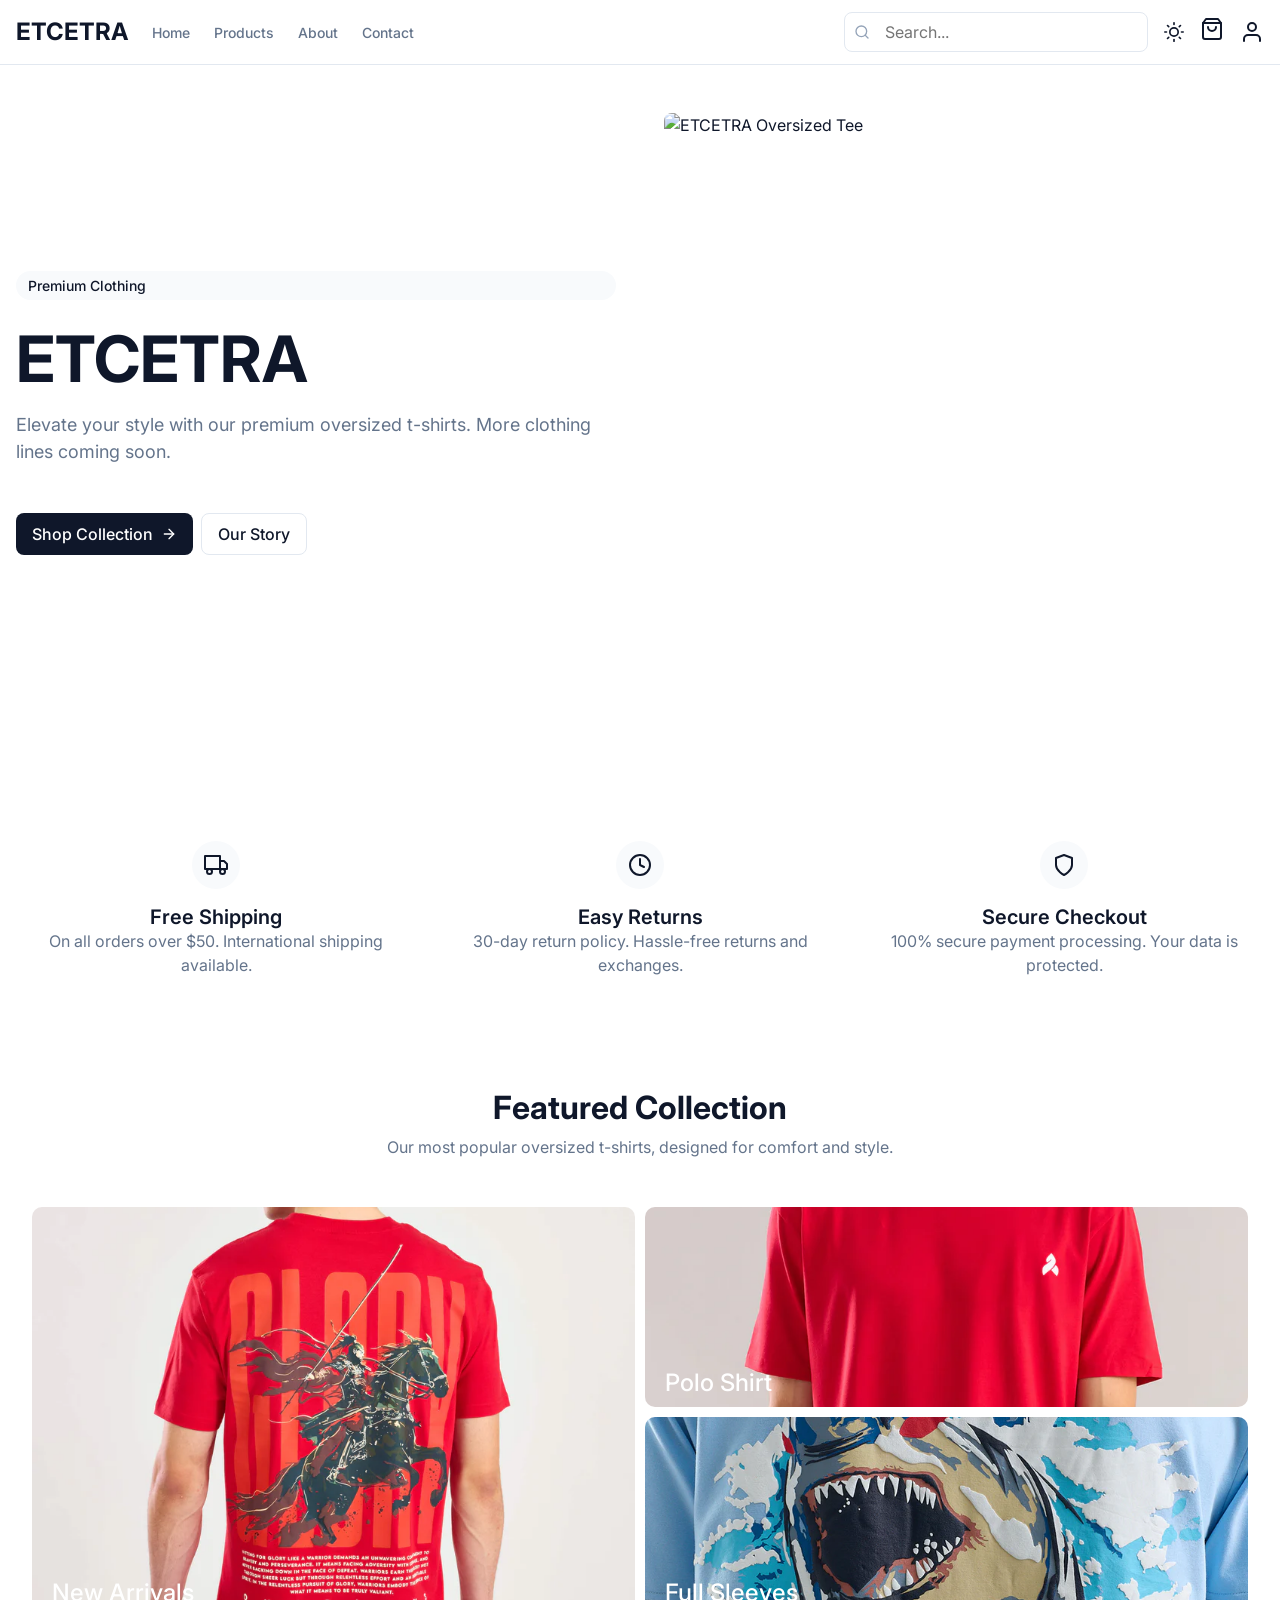
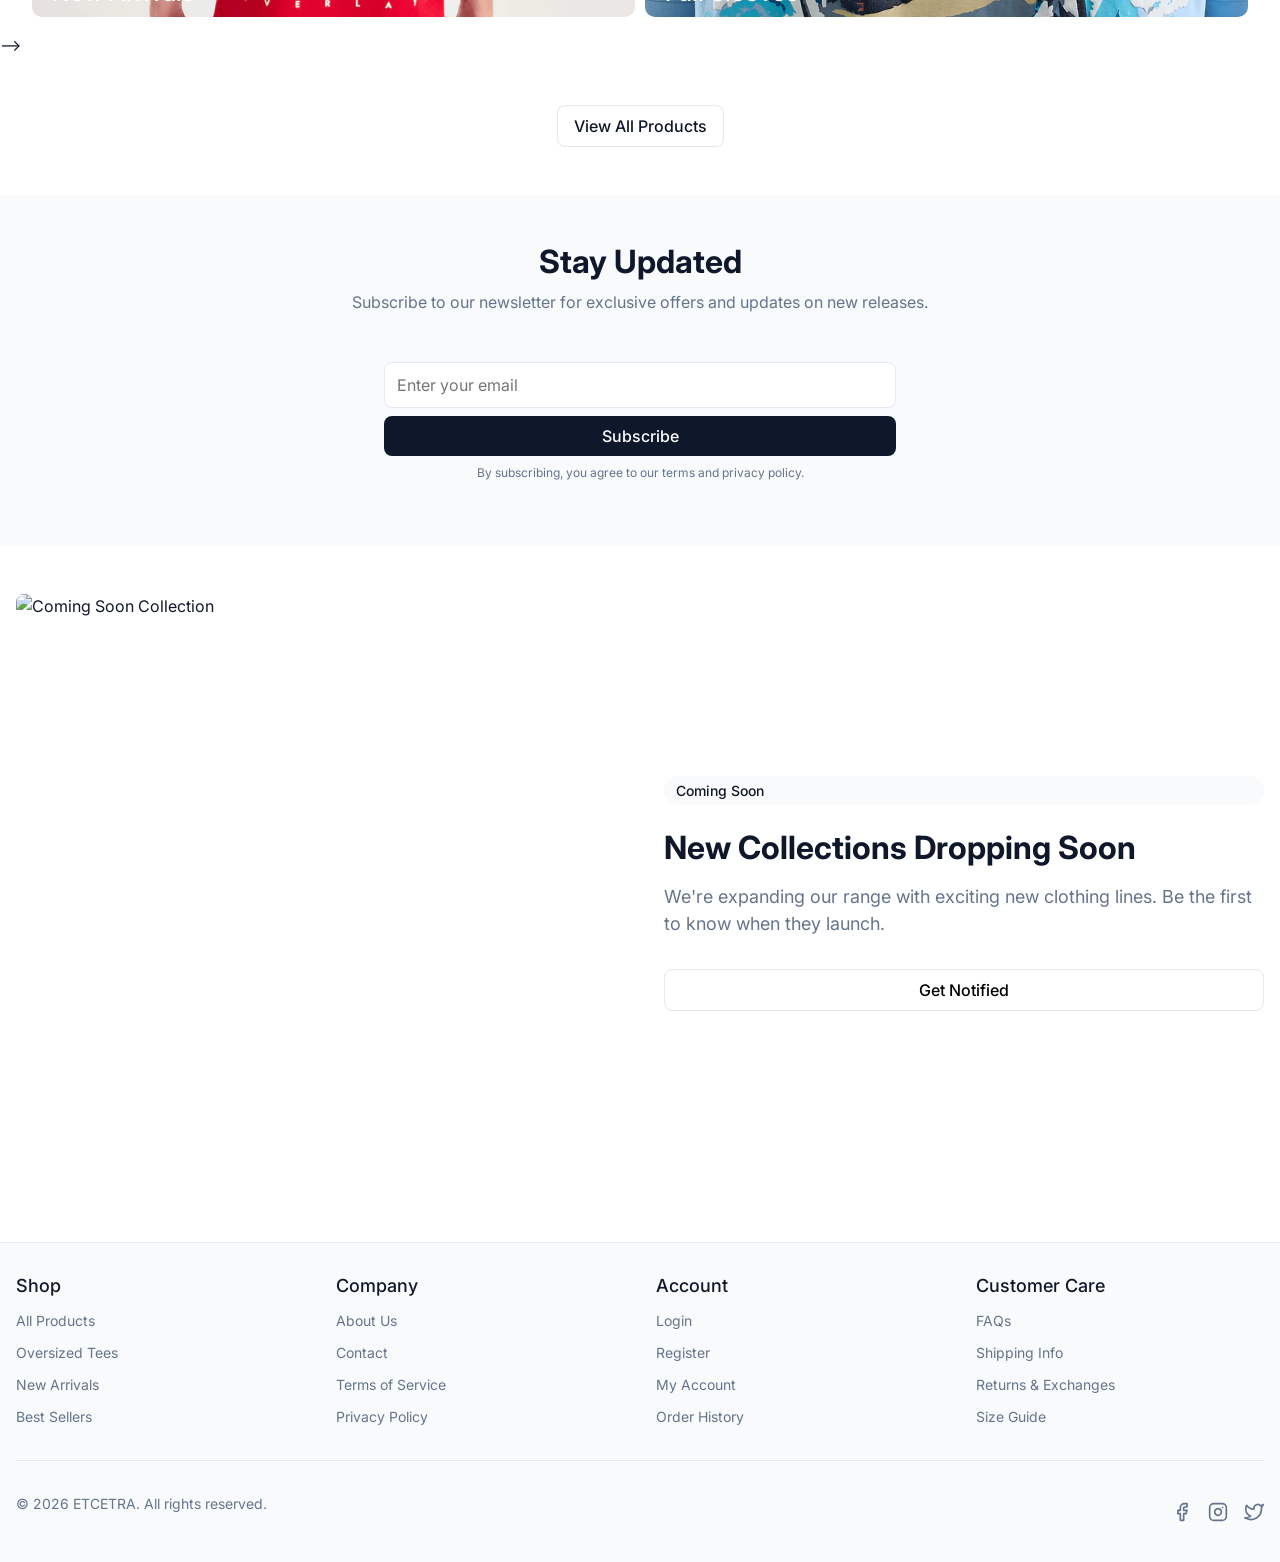
==== src/frontends/index.html @ 84e6e2be "web" ====
<!DOCTYPE html>
<html lang="en">
<head>
  <meta charset="UTF-8">
  <meta name="viewport" content="width=device-width, initial-scale=1.0">
  <title>ETCETRA - Premium Oversized Clothing</title>
  <link rel="stylesheet" href="styles.css">
  <link href="https://fonts.googleapis.com/css2?family=Inter:wght@400;500;600;700&display=swap" rel="stylesheet">
  <link
    href="https://cdn.jsdelivr.net/npm/remixicon@4.5.0/fonts/remixicon.css"
    rel="stylesheet"
/>
</head>
<body>
  <div class="site-wrapper">
    <!-- Header -->
    <header class="header">
      <div class="container">
        <div class="header-content">
          <div class="header-left">
            <button class="menu-button" id="menuButton" aria-label="Toggle menu">
              <svg xmlns="http://www.w3.org/2000/svg" width="24" height="24" viewBox="0 0 24 24" fill="none" stroke="currentColor" stroke-width="2" stroke-linecap="round" stroke-linejoin="round">
                <line x1="3" y1="12" x2="21" y2="12"></line>
                <line x1="3" y1="6" x2="21" y2="6"></line>
                <line x1="3" y1="18" x2="21" y2="18"></line>
              </svg>
            </button>
            <a href="index.html" class="logo">ETCETRA</a>
            <nav class="desktop-nav">
              <a href="index.html" class="nav-link">Home</a>
              <a href="products.html" class="nav-link">Products</a>
              <a href="about.html" class="nav-link">About</a>
              <a href="contact.html" class="nav-link">Contact</a>
            </nav>
          </div>
          <div class="header-search">
            <div class="search-container">
              <svg xmlns="http://www.w3.org/2000/svg" width="16" height="16" viewBox="0 0 24 24" fill="none" stroke="currentColor" stroke-width="2" stroke-linecap="round" stroke-linejoin="round" class="search-icon">
                <circle cx="11" cy="11" r="8"></circle>
                <line x1="21" y1="21" x2="16.65" y2="16.65"></line>
              </svg>
              <input type="search" placeholder="Search..." class="search-input">
            </div>
          </div>
          <div class="header-actions">
            <button class="theme-toggle" id="themeToggle" aria-label="Toggle theme">
              <svg xmlns="http://www.w3.org/2000/svg" width="20" height="20" viewBox="0 0 24 24" fill="none" stroke="currentColor" stroke-width="2" stroke-linecap="round" stroke-linejoin="round" class="sun-icon">
                <circle cx="12" cy="12" r="5"></circle>
                <line x1="12" y1="1" x2="12" y2="3"></line>
                <line x1="12" y1="21" x2="12" y2="23"></line>
                <line x1="4.22" y1="4.22" x2="5.64" y2="5.64"></line>
                <line x1="18.36" y1="18.36" x2="19.78" y2="19.78"></line>
                <line x1="1" y1="12" x2="3" y2="12"></line>
                <line x1="21" y1="12" x2="23" y2="12"></line>
                <line x1="4.22" y1="19.78" x2="5.64" y2="18.36"></line>
                <line x1="18.36" y1="5.64" x2="19.78" y2="4.22"></line>
              </svg>
              <svg xmlns="http://www.w3.org/2000/svg" width="20" height="20" viewBox="0 0 24 24" fill="none" stroke="currentColor" stroke-width="2" stroke-linecap="round" stroke-linejoin="round" class="moon-icon">
                <path d="M21 12.79A9 9 0 1 1 11.21 3 7 7 0 0 0 21 12.79z"></path>
              </svg>
            </button>
            <a href="cart.html" class="icon-btn cart-icon" aria-label="Cart">
              <svg xmlns="http://www.w3.org/2000/svg" width="24" height="24" viewBox="0 0 24 24" fill="none" stroke="currentColor" stroke-width="2" stroke-linecap="round" stroke-linejoin="round">
                <path d="M6 2L3 6v14a2 2 0 0 0 2 2h14a2 2 0 0 0 2-2V6l-3-4z"></path>
                <line x1="3" y1="6" x2="21" y2="6"></line>
                <path d="M16 10a4 4 0 0 1-8 0"></path>
              </svg>
              <span id="cartCount" class="cart-count" style="background-color: red;"></span>
            </a>
            <a class="icon-button" id="profileOpen" aria-label="Account">
              <svg xmlns="http://www.w3.org/2000/svg" width="24" height="24" viewBox="0 0 24 24" fill="none" stroke="currentColor" stroke-width="2" stroke-linecap="round" stroke-linejoin="round" pointer-events='none';>
                <path d="M20 21v-2a4 4 0 0 0-4-4H8a4 4 0 0 0-4 4v2"></path>
                <circle cx="12" cy="7" r="4"></circle>
              </svg>
            </a>
          </div>
        </div>
      </div>
    </header>

    <!-- Mobile Menu -->
    <div class="mobile-menu" id="mobileMenu">
      <div class="mobile-menu-container">
        <div class="mobile-menu-header">
          <span class="logo">ETCETRA</span>
          <button class="close-menu" id="closeMenu" aria-label="Close menu">
            <svg xmlns="http://www.w3.org/2000/svg" width="24" height="24" viewBox="0 0 24 24" fill="none" stroke="currentColor" stroke-width="2" stroke-linecap="round" stroke-linejoin="round">
              <line x1="18" y1="6" x2="6" y2="18"></line>
              <line x1="6" y1="6" x2="18" y2="18"></line>
            </svg>
          </button>
        </div>
        <nav class="mobile-nav">
          <a href="index.html" class="mobile-nav-link">Home</a>
          <a href="products.html" class="mobile-nav-link">Products</a>
          <a href="about.html" class="mobile-nav-link">About</a>
          <a href="contact.html" class="mobile-nav-link">Contact</a>
        </nav>
      </div>
    </div>

    <!-- Main Content -->
    <main>
      <!-- Hero Section -->
      <section class="hero">
        <div class="container">
          <div class="hero-content">
            <div class="hero-text">
              <div class="badge">Premium Clothing</div>
              <h1 class="hero-title">ETCETRA</h1>
              <p class="hero-description">
                Elevate your style with our premium oversized t-shirts. More clothing lines coming soon.
              </p>
              <div class="hero-buttons">
                <a href="products.html" class="button primary">
                  Shop Collection
                  <svg xmlns="http://www.w3.org/2000/svg" width="16" height="16" viewBox="0 0 24 24" fill="none" stroke="currentColor" stroke-width="2" stroke-linecap="round" stroke-linejoin="round">
                    <line x1="5" y1="12" x2="19" y2="12"></line>
                    <polyline points="12 5 19 12 12 19"></polyline>
                  </svg>
                </a>
                <a href="about.html" class="button outline">Our Story</a>
              </div>
            </div>
            <div class="hero-image">
              <img src="https://placehold.co/800x800" alt="ETCETRA Oversized Tee">
            </div>
          </div>
        </div>
      </section>

      <!-- Features Section -->
      <section class="features">
        <div class="container">
          <div class="features-grid">
            <div class="feature">
              <div class="feature-icon">
                <svg xmlns="http://www.w3.org/2000/svg" width="24" height="24" viewBox="0 0 24 24" fill="none" stroke="currentColor" stroke-width="2" stroke-linecap="round" stroke-linejoin="round">
                  <rect x="1" y="3" width="15" height="13"></rect>
                  <polygon points="16 8 20 8 23 11 23 16 16 16 16 8"></polygon>
                  <circle cx="5.5" cy="18.5" r="2.5"></circle>
                  <circle cx="18.5" cy="18.5" r="2.5"></circle>
                </svg>
              </div>
              <div class="feature-content">
                <h3 class="feature-title">Free Shipping</h3>
                <p class="feature-description">
                  On all orders over $50. International shipping available.
                </p>
              </div>
            </div>
            <div class="feature">
              <div class="feature-icon">
                <svg xmlns="http://www.w3.org/2000/svg" width="24" height="24" viewBox="0 0 24 24" fill="none" stroke="currentColor" stroke-width="2" stroke-linecap="round" stroke-linejoin="round">
                  <circle cx="12" cy="12" r="10"></circle>
                  <polyline points="12 6 12 12 16 14"></polyline>
                </svg>
              </div>
              <div class="feature-content">
                <h3 class="feature-title">Easy Returns</h3>
                <p class="feature-description">
                  30-day return policy. Hassle-free returns and exchanges.
                </p>
              </div>
            </div>
            <div class="feature">
              <div class="feature-icon">
                <svg xmlns="http://www.w3.org/2000/svg" width="24" height="24" viewBox="0 0 24 24" fill="none" stroke="currentColor" stroke-width="2" stroke-linecap="round" stroke-linejoin="round">
                  <path d="M12 22s8-4 8-10V5l-8-3-8 3v7c0 6 8 10 8 10z"></path>
                </svg>
              </div>
              <div class="feature-content">
                <h3 class="feature-title">Secure Checkout</h3>
                <p class="feature-description">
                  100% secure payment processing. Your data is protected.
                </p>
              </div>
            </div>
          </div>
        </div>
      </section>

      <!-- Featured Products -->
      <section class="featured-products">
        <div class="container">
          <div class="section-header">
            <h2 class="section-title">Featured Collection</h2>
            <p class="section-description">
              Our most popular oversized t-shirts, designed for comfort and style.
            </p>
          </div>

          <section class="showcase-grid container">
            <div class="hero1-img"><img src="../img/image.png" alt=""></img><h3>New Arrivals</h3></div>
            <div><img src="../img/Red_05.webp" alt=""><h3>Polo Shirt</h3></div>
            <div><img src="../img/img3.webp" alt=""><h3>Full Sleeves</h3></div>
          </section>
          <!-- <div class="products-grid" id="featuredProducts">
            <!-- Products will be loaded via JavaScript -->
        </div> -->
          <div class="view-all">
            <a href="products.html" class="button outline">View All Products</a>
          </div>
        </div>
      </section>

      <!-- Newsletter Section -->
      <section class="newsletter">
        <div class="container">
          <div class="section-header">
            <h2 class="section-title">Stay Updated</h2>
            <p class="section-description">
              Subscribe to our newsletter for exclusive offers and updates on new releases.
            </p>
          </div>
          <form class="newsletter-form">
            <div class="form-group">
              <input type="email" placeholder="Enter your email" class="form-input" required>
              <button type="submit" class="button primary">Subscribe</button>
            </div>
            <p class="form-disclaimer">
              By subscribing, you agree to our terms and privacy policy.
            </p>
          </form>
        </div>
      </section>

      <!-- Coming Soon -->
      <section class="coming-soon">
        <div class="container">
          <div class="coming-soon-content">
            <div class="coming-soon-image">
              <img src="https://placehold.co/800x800" alt="Coming Soon Collection">
            </div>
            <div class="coming-soon-text">
              <div class="badge">Coming Soon</div>
              <h2 class="coming-soon-title">New Collections Dropping Soon</h2>
              <p class="coming-soon-description">
                We're expanding our range with exciting new clothing lines. Be the first to know when they launch.
              </p>
              <button class="button outline">Get Notified</button>
            </div>
          </div>
        </div>
      </section>
    </main>

    <!-- Footer -->
    <footer class="footer">
      <div class="container">
        <div class="footer-content">
          <div class="footer-links">
            <div class="footer-column">
              <h3 class="footer-heading">Shop</h3>
              <ul class="footer-list">
                <li><a href="products.html">All Products</a></li>
                <li><a href="products.html">Oversized Tees</a></li>
                <li><a href="products.html">New Arrivals</a></li>
                <li><a href="best-sellers.html">Best Sellers</a></li>
              </ul>
            </div>
            <div class="footer-column">
              <h3 class="footer-heading">Company</h3>
              <ul class="footer-list">
                <li><a href="about.html">About Us</a></li>
                <li><a href="contact.html">Contact</a></li>
                <li><a href="#">Terms of Service</a></li>
                <li><a href="#">Privacy Policy</a></li>
              </ul>
            </div>
            <div class="footer-column">
              <h3 class="footer-heading">Account</h3>
              <ul class="footer-list">
                <li><a href="login.html">Login</a></li>
                <li><a href="register.html">Register</a></li>
                <li><a href="profile.html">My Account</a></li>
                <li><a href="#">Order History</a></li>
              </ul>
            </div>
            <div class="footer-column">
              <h3 class="footer-heading">Customer Care</h3>
              <ul class="footer-list">
                <li><a href="#">FAQs</a></li>
                <li><a href="#">Shipping Info</a></li>
                <li><a href="#">Returns & Exchanges</a></li>
                <li><a href="#">Size Guide</a></li>
              </ul>
            </div>
          </div>
          <div class="footer-bottom">
            <p class="copyright">
              © <span id="currentYear"></span> ETCETRA. All rights reserved.
            </p>
            <div class="social-links">
              <a href="#" class="social-link">
                <svg xmlns="http://www.w3.org/2000/svg" width="20" height="20" viewBox="0 0 24 24" fill="none" stroke="currentColor" stroke-width="2" stroke-linecap="round" stroke-linejoin="round">
                  <path d="M18 2h-3a5 5 0 0 0-5 5v3H7v4h3v8h4v-8h3l1-4h-4V7a1 1 0 0 1 1-1h3z"></path>
                </svg>
              </a>
              <a href="#" class="social-link">
                <svg xmlns="http://www.w3.org/2000/svg" width="20" height="20" viewBox="0 0 24 24" fill="none" stroke="currentColor" stroke-width="2" stroke-linecap="round" stroke-linejoin="round">
                  <rect x="2" y="2" width="20" height="20" rx="5" ry="5"></rect>
                  <path d="M16 11.37A4 4 0 1 1 12.63 8 4 4 0 0 1 16 11.37z"></path>
                  <line x1="17.5" y1="6.5" x2="17.51" y2="6.5"></line>
                </svg>
              </a>
              <a href="#" class="social-link">
                <svg xmlns="http://www.w3.org/2000/svg" width="20" height="20" viewBox="0 0 24 24" fill="none" stroke="currentColor" stroke-width="2" stroke-linecap="round" stroke-linejoin="round">
                  <path d="M23 3a10.9 10.9 0 0 1-3.14 1.53 4.48 4.48 0 0 0-7.86 3v1A10.66 10.66 0 0 1 3 4s-4 9 5 13a11.64 11.64 0 0 1-7 2c9 5 20 0 20-11.5a4.5 4.5 0 0 0-.08-.83A7.72 7.72 0 0 0 23 3z"></path>
                </svg>
              </a>
            </div>
          </div>
        </div>
      </div>
    </footer>
  </div>

  <!-- profile section -->
   <div id="profile-section">
    <i class="ri-close-line" id="abcd"></i>
    <div id="user-info">
      <h3 id="user-name">Name: </h3>
      <p id="user-email">Email: </p>
    </div>



    <!-- Edit Button -->
    <button id="auth-btn">login <i class="ri-arrow-right-line"></i></button>
   </div>
  <script src="script.js"></script>
  <style href="styles.css"></style>
  <script>
    document.getElementById('auth-btn').addEventListener('click', function () {
      window.location.href = 'login.html'; // replace with your actual login page path
    });
      // For profile icon (first element with class 'icon-button')
    document.getElementById('abcd').addEventListener('click',function(){
      document.getElementById('profile-section').style.transform = 'translateX(100%)'
    })
    document.getElementById('profileOpen').addEventListener('click',function(){
      document.getElementById('profile-section').style.transform = 'translateX(0%)'
    })
  </script>
    <script>
      window.addEventListener('DOMContentLoaded', () => {
    fetch('/api/v1/users/me', {
      method: 'GET',
      credentials: 'include' // ✅ keep this
    })
    .then(res => res.json())
    .then(response => {
      const user = response.data;

      if (user && user.firstName) {
        // ✅ User is logged in
        document.getElementById('auth-btn').innerText = 'Logout';
        document.getElementById('auth-btn').addEventListener('click', handleLogout);

        // Optional: Display user info
        document.getElementById('user-name').innerText = `Name: ${user.firstName} ${user.lastName || ''}`;
        document.getElementById('user-email').innerText = `Email: ${user.email}`;
      }
    })
    .catch(err => {
      console.error("User not logged in:", err);
      // Default: show login button behavior
      document.getElementById('auth-btn').innerText = 'Login';
      document.getElementById('auth-btn').addEventListener('click', () => {
        window.location.href = 'login.html'; // or wherever your login page is
      });
    });
  });

  // 👇 Logout handler
  async function handleLogout() {
    try {
      await fetch('/api/v1/users/logout', {
        method: 'POST',
        credentials: 'include'
      });

      alert('Logged out!');
      window.location.href = 'login.html'; // or reload page to update UI
    } catch (err) {
      console.error('Logout failed:', err);
      alert('Logout failed');
    }
  }
    </script>
  <script>
    document.querySelectorAll('.showcase-grid div').forEach(div => {
      div.addEventListener('click', () => {
        window.location.href = 'products.html';
      });
    });
  </script>
</body>
</html>
---- src/frontends/styles.css ----
/* Base Styles */
:root {
  --color-primary: #0f172a;
  --color-primary-hover: #1e293b;
  --color-primary-foreground: #ffffff;
  --color-secondary: #f8fafc;
  --color-secondary-hover: #f1f5f9;
  --color-secondary-foreground: #0f172a;
  --color-muted: #94a3b8;
  --color-muted-foreground: #64748b;
  --color-accent: #e2e8f0;
  --color-accent-foreground: #0f172a;
  --color-border: #e2e8f0;
  --color-input: #ffffff;
  --color-input-foreground: #0f172a;
  --color-focus: #3b82f6;
  --color-background: #ffffff;
  --color-foreground: #0f172a;
  --color-card: #ffffff;
  --color-card-foreground: #0f172a;
  --color-destructive: #ef4444;
  --color-destructive-foreground: #ffffff;
  --color-success: #22c55e;
  --color-success-foreground: #ffffff;
  --color-warning: #f59e0b;
  --color-warning-foreground: #ffffff;
  --border-radius: 0.5rem;
  --font-sans: "Inter", -apple-system, BlinkMacSystemFont, "Segoe UI", Roboto, "Helvetica Neue", Arial, sans-serif;
}

.dark {
  --color-primary: #f8fafc;
  --color-primary-hover: #e2e8f0;
  --color-primary-foreground: #0f172a;
  --color-secondary: #1e293b;
  --color-secondary-hover: #334155;
  --color-secondary-foreground: #f8fafc;
  --color-muted: #64748b;
  --color-muted-foreground: #94a3b8;
  --color-accent: #334155;
  --color-accent-foreground: #f8fafc;
  --color-border: #1e293b;
  --color-input: #0f172a;
  --color-input-foreground: #f8fafc;
  --color-focus: #3b82f6;
  --color-background: #0f172a;
  --color-foreground: #f8fafc;
  --color-card: #1e293b;
  --color-card-foreground: #f8fafc;
}

* {
  box-sizing: border-box;
  margin: 0;
  padding: 0;
}

html {
  font-size: 16px;
  scroll-behavior: smooth;
}

body {
  font-family: var(--font-sans);
  background-color: var(--color-background);
  color: var(--color-foreground);
  line-height: 1.5;
  -webkit-font-smoothing: antialiased;
  -moz-osx-font-smoothing: grayscale;
}

img {
  max-width: 100%;
  height: auto;
  display: block;
}

a {
  color: inherit;
  text-decoration: none;
}

button,
input,
select,
textarea {
  font-family: inherit;
  font-size: inherit;
  line-height: inherit;
}

button {
  cursor: pointer;
  background: none;
  border: none;
  padding: 0;
}

ul,
ol {
  list-style: none;
}

.site-wrapper {
  display: flex;
  flex-direction: column;
  min-height: 100vh;
}

.container {
  width: 100%;
  max-width: 1280px;
  margin: 0 auto;
  padding: 0 1rem;
}

main {
  flex: 1;
}

/* Typography */
h1,
h2,
h3,
h4,
h5,
h6 {
  font-weight: 700;
  line-height: 1.2;
}

h1 {
  font-size: 2.5rem;
}

h2 {
  font-size: 2rem;
}

h3 {
  font-size: 1.5rem;
}

h4 {
  font-size: 1.25rem;
}

p {
  margin-bottom: 1rem;
}

/* Header */
.header {
  position: sticky;
  top: 0;
  z-index: 40;
  width: 100%;
  border-bottom: 1px solid var(--color-border);
  background-color: var(--color-background);
}

.header-content {
  display: flex;
  height: 4rem;
  align-items: center;
  justify-content: space-between;
}

.header-left {
  display: flex;
  align-items: center;
  gap: 1.5rem;
}

.menu-button {
  display: flex;
  align-items: center;
  justify-content: center;
  color: var(--color-foreground);
}

@media (min-width: 1024px) {
  .menu-button {
    display: none;
  }
}

.logo {
  font-size: 1.5rem;
  font-weight: 700;
}

.desktop-nav {
  display: none;
}

@media (min-width: 1024px) {
  .desktop-nav {
    display: flex;
    gap: 1.5rem;
  }
}

.nav-link {
  font-size: 0.875rem;
  font-weight: 500;
  color: var(--color-muted-foreground);
  transition: color 0.2s;
}

.nav-link:hover,
.nav-link.active {
  color: var(--color-foreground);
}

.header-search {
  display: none;
  flex: 1;
  justify-content: flex-end;
}

@media (min-width: 768px) {
  .header-search {
    display: flex;
  }
}

.search-container {
  position: relative;
  width: 100%;
  max-width: 20rem;
}

.search-icon {
  position: absolute;
  left: 0.625rem;
  top: 50%;
  transform: translateY(-50%);
  color: var(--color-muted);
}

.search-input {
  width: 95%;
  height: 2.5rem;
  padding-left: 2.5rem;
  border-radius: var(--border-radius);
  border: 1px solid var(--color-border);
  background-color: var(--color-input);
  color: var(--color-input-foreground);
}

.search-input:focus {
  outline: none;
  border-color: var(--color-focus);
  box-shadow: 0 0 0 2px rgba(59, 130, 246, 0.3);
}

.header-actions {
  display: flex;
  align-items: center;
  gap: 1rem;
}

.theme-toggle {
  display: flex;
  align-items: center;
  justify-content: center;
  color: var(--color-foreground);
}

.sun-icon {
  display: block;
}

.moon-icon {
  display: none;
}

.dark .sun-icon {
  display: none;
}

.dark .moon-icon {
  display: block;
}

.icon-button {
  display: flex;
  align-items: center;
  justify-content: center;
  color: var(--color-foreground);
  cursor: pointer;
}

.icon-button.active {
  color: var(--color-primary);
}

/* Mobile Menu */
.mobile-menu {
  position: fixed;
  top: 0;
  left: 0;
  width: 100%;
  height: 100%;
  z-index: 50;
  background-color: rgba(0, 0, 0, 0.5);
  display: none;
}

.mobile-menu.active {
  display: block;
}

.mobile-menu-container {
  position: absolute;
  top: 0;
  left: 0;
  width: 80%;
  max-width: 350px;
  height: 100%;
  background-color: var(--color-background);
  padding: 1.5rem;
  overflow-y: auto;
  transform: translateX(-100%);
  transition: transform 0.3s ease-in-out;
}

.mobile-menu.active .mobile-menu-container {
  transform: translateX(0);
}

.mobile-menu-header {
  display: flex;
  align-items: center;
  justify-content: space-between;
  margin-bottom: 2rem;
}

.close-menu {
  color: var(--color-foreground);
}

.mobile-nav {
  display: flex;
  flex-direction: column;
  gap: 1.5rem;
}

.mobile-nav-link {
  font-size: 1.125rem;
  font-weight: 500;
  color: var(--color-muted-foreground);
}

.mobile-nav-link:hover,
.mobile-nav-link.active {
  color: var(--color-foreground);
}

/* Buttons */
.button {
  display: inline-flex;
  align-items: center;
  justify-content: center;
  border-radius: var(--border-radius);
  font-weight: 500;
  padding: 0.5rem 1rem;
  transition: all 0.2s;
}

.button svg {
  margin-left: 0.5rem;
}

.button.primary {
  background-color: var(--color-primary);
  color: var(--color-primary-foreground);
}

.button.primary:hover {
  background-color: var(--color-primary-hover);
}

.button.outline {
  border: 1px solid var(--color-border);
  background-color: transparent;
}

.button.outline:hover {
  background-color: var(--color-secondary);
}

/* Hero Section */
.hero {
  padding: 3rem 0 5rem;
}

.hero-content {
  display: grid;
  gap: 2rem;
  align-items: center;
}

@media (min-width: 1024px) {
  .hero-content {
    grid-template-columns: 1fr 1fr;
    gap: 3rem;
  }
}

.hero-text {
  display: flex;
  flex-direction: column;
  gap: 1rem;
}

.badge {
  display: inline-block;
  padding: 0.25rem 0.75rem;
  border-radius: 9999px;
  background-color: var(--color-secondary);
  color: var(--color-secondary-foreground);
  font-size: 0.875rem;
  font-weight: 500;
  margin-bottom: 0.5rem;
}

.hero-title {
  font-size: 3rem;
  font-weight: 700;
  line-height: 1.1;
}

@media (min-width: 640px) {
  .hero-title {
    font-size: 4rem;
  }
}

.hero-description {
  color: var(--color-muted-foreground);
  font-size: 1.125rem;
  max-width: 600px;
}

.hero-buttons {
  display: flex;
  flex-direction: column;
  gap: 0.5rem;
  margin-top: 1rem;
}

@media (min-width: 400px) {
  .hero-buttons {
    flex-direction: row;
  }
}

.hero-image {
  position: relative;
  aspect-ratio: 1 / 1;
  overflow: hidden;
  border-radius: var(--border-radius);
}

.hero-image img {
  width: 100%;
  height: 100%;
  object-fit: cover;
}

/* Features Section */
.features {
  padding: 3rem 0;
  background-color: var(--color-background);
}

.features-grid {
  display: grid;
  gap: 1.5rem;
}

@media (min-width: 1024px) {
  .features-grid {
    grid-template-columns: repeat(3, 1fr);
  }
}

.feature {
  display: flex;
  flex-direction: column;
  align-items: center;
  text-align: center;
  gap: 1rem;
}

.feature-icon {
  display: flex;
  align-items: center;
  justify-content: center;
  width: 3rem;
  height: 3rem;
  border-radius: 9999px;
  background-color: var(--color-secondary);
  color: var(--color-secondary-foreground);
}

.feature-title {
  font-size: 1.25rem;
  font-weight: 600;
}

.feature-description {
  color: var(--color-muted-foreground);
}

/* Featured Products */
.featured-products {
  padding: 3rem 0;
}

.section-header {
  text-align: center;
  margin-bottom: 3rem;
}

.section-title {
  font-size: 2rem;
  font-weight: 700;
  margin-bottom: 0.5rem;
}

.section-description {
  color: var(--color-muted-foreground);
  max-width: 900px;
  margin: 0 auto;
}

.products-grid {
  display: grid;
  grid-template-columns: repeat(1, 1fr);
  gap: 1.5rem;
}

@media (min-width: 640px) {
  .products-grid {
    grid-template-columns: repeat(2, 1fr);
  }
}

@media (min-width: 768px) {
  .products-grid {
    grid-template-columns: repeat(3, 1fr);
  }
}

@media (min-width: 1024px) {
  .products-grid {
    grid-template-columns: repeat(4, 1fr);
  }
}

.product-card {
  border-radius: var(--border-radius);
  overflow: hidden;
  box-shadow: 0 1px 3px rgba(0, 0, 0, 0.1);
  transition: box-shadow 0.3s;
  background-color: var(--color-card);
  height: 100%;
  display: flex;
  flex-direction: column;
}

.product-card:hover {
  box-shadow: 0 4px 6px rgba(0, 0, 0, 0.1);
}

.product-image {
  position: relative;
  aspect-ratio: 1 / 1;
  overflow: hidden;
}

.product-image img {
  width: 100%;
  height: 100%;
  object-fit: cover;
  transition: transform 0.3s;
}

.product-card:hover .product-image img {
  transform: scale(1.05);
}

.product-overlay {
  position: absolute;
  inset: 0;
  background-image: linear-gradient(to top, rgba(0, 0, 0, 0.05), transparent);
  opacity: 0;
  transition: opacity 0.3s;
}

.product-card:hover .product-overlay {
  opacity: 1;
}

.product-content {
  padding: 1rem;
  flex: 1;
  display: flex;
  flex-direction: column;
}

.product-title {
  font-size: 1rem;
  font-weight: 600;
  margin-bottom: 0.5rem;
  overflow: hidden;
  text-overflow: ellipsis;
  white-space: nowrap;
}

.product-info {
  display: flex;
  justify-content: space-between;
  align-items: center;
  margin-top: 0.5rem;
}

.product-price {
  font-weight: 600;
}

.product-rating {
  display: flex;
  align-items: center;
  color: var(--color-muted-foreground);
  font-size: 0.875rem;
}

.product-rating svg {
  color: #f59e0b;
  fill: #f59e0b;
  margin-right: 0.25rem;
}

.product-footer {
  padding: 1rem;
  padding-top: 0;
}

.view-all {
  display: flex;
  justify-content: center;
  margin-top: 3rem;
}

/* Newsletter Section */
.newsletter {
  padding: 3rem 0;
  background-color: var(--color-secondary);
}

.newsletter-form {
  max-width: 32rem;
  margin: 0 auto;
}

.form-group {
  display: flex;
  flex-direction: column;
  gap: 0.5rem;
}

.form-row {
  display: grid;
  gap: 1rem;
  grid-template-columns: 1fr;
}

@media (min-width: 640px) {
  .form-row {
    grid-template-columns: 1fr 1fr;
  }
}

.form-input {
  width: 100%;
  padding: 0.625rem 0.75rem;
  border-radius: var(--border-radius);
  border: 1px solid var(--color-border);
  background-color: var(--color-input);
  color: var(--color-input-foreground);
}

.form-input:focus {
  outline: none;
  border-color: var(--color-focus);
  box-shadow: 0 0 0 2px rgba(59, 130, 246, 0.3);
}

textarea.form-input {
  resize: vertical;
  min-height: 100px;
}

.form-disclaimer {
  font-size: 0.75rem;
  color: var(--color-muted-foreground);
  text-align: center;
  margin-top: 0.5rem;
}

/* Coming Soon Section */
.coming-soon {
  padding: 3rem 0;
}

.coming-soon-content {
  display: grid;
  gap: 2rem;
  align-items: center;
}

@media (min-width: 1024px) {
  .coming-soon-content {
    grid-template-columns: 1fr 1fr;
    gap: 3rem;
  }
}

.coming-soon-image {
  position: relative;
  aspect-ratio: 1 / 1;
  overflow: hidden;
  border-radius: var(--border-radius);
}

.coming-soon-image img {
  width: 100%;
  height: 100%;
  object-fit: cover;
}

.coming-soon-text {
  display: flex;
  flex-direction: column;
  gap: 1rem;
}

.coming-soon-title {
  font-size: 2rem;
  font-weight: 700;
  line-height: 1.2;
}

.coming-soon-description {
  color: var(--color-muted-foreground);
  font-size: 1.125rem;
  max-width: 600px;
}

/* Footer */
.footer {
  border-top: 1px solid var(--color-border);
  background-color: var(--color-secondary);
}

.footer-content {
  padding: 2rem 0;
}

.footer-links {
  display: grid;
  grid-template-columns: repeat(2, 1fr);
  gap: 2rem;
  margin-bottom: 2rem;
}

@media (min-width: 768px) {
  .footer-links {
    grid-template-columns: repeat(4, 1fr);
  }
}

.footer-heading {
  font-size: 1.125rem;
  font-weight: 500;
  margin-bottom: 0.75rem;
}

.footer-list {
  display: flex;
  flex-direction: column;
  gap: 0.5rem;
}

.footer-list a {
  color: var(--color-muted-foreground);
  font-size: 0.875rem;
  transition: color 0.2s;
}

.footer-list a:hover {
  color: var(--color-foreground);
}

.footer-bottom {
  display: flex;
  flex-direction: column;
  gap: 1rem;
  padding-top: 2rem;
  border-top: 1px solid var(--color-border);
}

@media (min-width: 768px) {
  .footer-bottom {
    flex-direction: row;
    justify-content: space-between;
    align-items: center;
  }
}

.copyright {
  color: var(--color-muted-foreground);
  font-size: 0.875rem;
}

.social-links {
  display: flex;
  gap: 1rem;
}

.social-link {
  display: flex;
  align-items: center;
  justify-content: center;
  color: var(--color-muted-foreground);
  transition: color 0.2s;
}

.social-link:hover {
  color: var(--color-foreground);
}

/* Products Page Styles */
.back-link {
  margin-bottom: 1.5rem;
}

.text-link {
  display: inline-flex;
  align-items: center;
  font-size: 0.875rem;
  font-weight: 500;
  color: var(--color-muted-foreground);
  transition: color 0.2s;
}

.text-link:hover {
  color: var(--color-foreground);
}

.text-link svg {
  margin-right: 0.25rem;
}

.products-section {
  padding: 2.5rem 0;
}

.products-header {
  display: flex;
  flex-direction: column;
  gap: 1rem;
  margin-bottom: 2rem;
}

@media (min-width: 768px) {
  .products-header {
    align-items: center;
    justify-content: space-between;
  }
}

.products-title h1 {
  font-size: 2rem;
  font-weight: 700;
  margin-bottom: 0.25rem;
}

.results-count {
  color: var(--color-muted-foreground);
}

.products-actions {
  display: flex;
  flex-direction: column;
  gap: 1rem;
  width: 100%;
}

@media (min-width: 640px) {
  .products-actions {
    flex-direction: row;
    width: auto;
  }
}

.filter-button {
  display: flex;
  align-items: center;
  justify-content: center;
  gap: 0.5rem;
  padding: 0.5rem 1rem;
  border: 1px solid var(--color-border);
  border-radius: var(--border-radius);
  background-color: var(--color-background);
  color: var(--color-foreground);
  font-weight: 500;
  width: 100%;
}

@media (min-width: 768px) {
  .filter-button {
    width: auto;
  }
}

.sort-dropdown {
  position: relative;
  width: 100%;
}

@media (min-width: 640px) {
  .sort-dropdown {
    width: 180px;
  }
}

.sort-select {
  display: flex;
  align-items: center;
  gap: 0.5rem;
  padding: 0 0.75rem;
  border: 1px solid var(--color-border);
  border-radius: var(--border-radius);
  background-color: var(--color-background);
  height: 2.5rem;
}

.sort-input {
  width: 100%;
  border: none;
  background: transparent;
  color: var(--color-foreground);
  appearance: none;
  cursor: pointer;
}

.sort-input:focus {
  outline: none;
}

.active-filters {
  display: flex;
  flex-wrap: wrap;
  gap: 0.5rem;
  margin-bottom: 1.5rem;
}

.filter-tag {
  display: flex;
  align-items: center;
  gap: 0.25rem;
  padding: 0.25rem 0.75rem;
  border-radius: 9999px;
  background-color: var(--color-secondary);
  font-size: 0.875rem;
}

.filter-tag button {
  display: flex;
  align-items: center;
  justify-content: center;
  margin-left: 0.25rem;
}

.clear-filters {
  font-size: 0.875rem;
  color: var(--color-muted-foreground);
  transition: color 0.2s;
}

.clear-filters:hover {
  color: var(--color-foreground);
}

.empty-state {
  text-align: center;
  padding: 4rem 0;
}

.empty-state h2 {
  font-size: 1.5rem;
  font-weight: 600;
  margin-bottom: 0.5rem;
}

.empty-state p {
  color: var(--color-muted-foreground);
  margin-bottom: 1.5rem;
}

.pagination {
  display: flex;
  justify-content: center;
  gap: 0.25rem;
  margin-top: 3rem;
}

.pagination-button {
  display: flex;
  align-items: center;
  justify-content: center;
  width: 2.5rem;
  height: 2.5rem;
  border: 1px solid var(--color-border);
  border-radius: var(--border-radius);
  background-color: var(--color-background);
  color: var(--color-foreground);
  font-size: 0.875rem;
  transition: all 0.2s;
}

.pagination-button:hover {
  background-color: var(--color-secondary);
}

.pagination-button.active {
  background-color: var(--color-primary);
  color: var(--color-primary-foreground);
  border-color: var(--color-primary);
}

.pagination-button:disabled {
  opacity: 0.5;
  cursor: not-allowed;
}

/* Filter Sidebar */
.filter-sidebar {
  position: fixed;
  top: 0;
  right: 0;
  width: 100%;
  height: 100%;
  z-index: 50;
  background-color: rgba(0, 0, 0, 0.5);
  display: none;
}

.filter-sidebar.active {
  display: block;
}

.filter-sidebar-container {
  position: absolute;
  top: 0;
  right: 0;
  width: 100%;
  max-width: 400px;
  height: 100%;
  background-color: var(--color-background);
  padding: 1.5rem;
  overflow-y: auto;
  transform: translateX(100%);
  transition: transform 0.3s ease-in-out;
}

.filter-sidebar.active .filter-sidebar-container {
  transform: translateX(0);
}

.filter-sidebar-header {
  display: flex;
  align-items: center;
  justify-content: space-between;
  margin-bottom: 1.5rem;
}

.filter-sidebar-header h3 {
  font-size: 1.25rem;
  font-weight: 600;
}

.close-filter {
  color: var(--color-foreground);
}

.filter-section {
  margin-bottom: 1.5rem;
}

.filter-heading {
  font-size: 0.875rem;
  font-weight: 500;
  margin-bottom: 0.75rem;
}

.filter-options {
  display: flex;
  flex-direction: column;
  gap: 0.5rem;
}

.filter-option {
  display: flex;
  align-items: center;
  gap: 0.5rem;
  cursor: pointer;
}

.filter-label {
  font-size: 0.875rem;
}

.price-slider {
  padding: 0 0.5rem;
}

.price-slider-container {
  position: relative;
  height: 1.5rem;
  margin-bottom: 1rem;
}

.price-range {
  position: absolute;
  width: 100%;
  height: 5px;
  background: none;
  pointer-events: none;
  -webkit-appearance: none;
  appearance: none;
}

.price-range::-webkit-slider-thumb {
  -webkit-appearance: none;
  appearance: none;
  width: 1rem;
  height: 1rem;
  border-radius: 50%;
  background: var(--color-primary);
  cursor: pointer;
  pointer-events: auto;
}

.price-slider-track {
  position: absolute;
  top: 0.75rem;
  left: 0;
  right: 0;
  height: 5px;
  background-color: var(--color-border);
  border-radius: 2.5px;
  z-index: -1;
}

.price-range-values {
  display: flex;
  justify-content: space-between;
  font-size: 0.875rem;
}

.size-options {
  display: flex;
  flex-wrap: wrap;
  gap: 0.5rem;
}

.size-button {
  display: flex;
  align-items: center;
  justify-content: center;
  width: 2.5rem;
  height: 2.5rem;
  border: 1px solid var(--color-border);
  border-radius: var(--border-radius);
  font-size: 0.875rem;
  background-color: var(--color-background);
  transition: all 0.2s;
}

.size-button:hover {
  background-color: var(--color-secondary);
}

.size-button.active {
  background-color: var(--color-primary);
  color: var(--color-primary-foreground);
  border-color: var(--color-primary);
}

.color-options {
  display: flex;
  flex-wrap: wrap;
  gap: 0.75rem;
}

.color-button {
  width: 2rem;
  height: 2rem;
  border-radius: 50%;
  cursor: pointer;
  transition: all 0.2s;
}

.color-button.active {
  box-shadow: 0 0 0 2px var(--color-background), 0 0 0 4px var(--color-primary);
}

.filter-actions {
  display: flex;
  gap: 0.75rem;
  margin-top: 2rem;
}

.filter-actions button {
  flex: 1;
}

/* About Page Styles */
.about-hero {
  margin-bottom: 4rem;
}

.about-hero-image {
  position: relative;
  width: 100%;
  height: 400px;
  border-radius: var(--border-radius);
  overflow: hidden;
}

@media (min-width: 768px) {
  .about-hero-image {
    height: 500px;
  }
}

.about-hero-image img {
  width: 100%;
  height: 100%;
  object-fit: cover;
}

.about-hero-overlay {
  position: absolute;
  inset: 0;
  background: linear-gradient(to top, rgba(0, 0, 0, 0.6), rgba(0, 0, 0, 0.2));
}

.about-hero-content {
  position: absolute;
  bottom: 0;
  left: 0;
  right: 0;
  padding: 2rem;
}

@media (min-width: 768px) {
  .about-hero-content {
    padding: 3rem;
  }
}

.about-hero-content h1 {
  color: white;
  font-size: 2.5rem;
  margin-bottom: 1rem;
}

@media (min-width: 768px) {
  .about-hero-content h1 {
    font-size: 3rem;
  }
}

.about-hero-content p {
  color: rgba(255, 255, 255, 0.9);
  font-size: 1.125rem;
  max-width: 32rem;
}

.mission-section {
  margin-bottom: 5rem;
}

.mission-content {
  display: grid;
  gap: 3rem;
}

@media (min-width: 768px) {
  .mission-content {
    grid-template-columns: 1fr 1fr;
    align-items: center;
  }
}

.mission-text h2 {
  font-size: 2rem;
  margin-bottom: 1.5rem;
}

.mission-text p {
  color: var(--color-muted-foreground);
  margin-bottom: 1rem;
}

.mission-buttons {
  display: flex;
  flex-direction: column;
  gap: 0.5rem;
  margin-top: 1.5rem;
}

@media (min-width: 640px) {
  .mission-buttons {
    flex-direction: row;
  }
}

.mission-image {
  position: relative;
  height: 400px;
  border-radius: var(--border-radius);
  overflow: hidden;
}

.mission-image img {
  width: 100%;
  height: 100%;
  object-fit: cover;
}

.values-section {
  margin-bottom: 5rem;
}

.values-grid {
  display: grid;
  gap: 2rem;
  grid-template-columns: repeat(1, 1fr);
}

@media (min-width: 640px) {
  .values-grid {
    grid-template-columns: repeat(2, 1fr);
  }
}

@media (min-width: 1024px) {
  .values-grid {
    grid-template-columns: repeat(3, 1fr);
  }
}

.value-card {
  padding: 1.5rem;
  background-color: var(--color-secondary);
  border-radius: var(--border-radius);
}

.value-icon {
  display: flex;
  align-items: center;
  justify-content: center;
  width: 3rem;
  height: 3rem;
  border-radius: 9999px;
  background-color: var(--color-background);
  margin-bottom: 1rem;
}

.value-card h3 {
  font-size: 1.25rem;
  font-weight: 600;
  margin-bottom: 0.5rem;
}

.value-card p {
  color: var(--color-muted-foreground);
}

/* Contact Page Styles */
.page-header {
  text-align: center;
  margin-bottom: 2rem;
}

.page-header h1 {
  font-size: 2rem;
  font-weight: 700;
  margin-bottom: 0.5rem;
}

.page-header p {
  color: var(--color-muted-foreground);
}

.contact-section {
  display: grid;
  gap: 3rem;
  margin-bottom: 4rem;
}

@media (min-width: 768px) {
  .contact-section {
    grid-template-columns: 1fr 2fr;
  }
}

.contact-info {
  display: flex;
  flex-direction: column;
  gap: 1.5rem;
}

.contact-card {
  padding: 1.5rem;
  background-color: var(--color-secondary);
  border-radius: var(--border-radius);
}

.contact-icon {
  display: flex;
  align-items: center;
  justify-content: center;
  width: 3rem;
  height: 3rem;
  border-radius: 9999px;
  background-color: var(--color-background);
  margin-bottom: 1rem;
}

.contact-card h3 {
  font-size: 1.25rem;
  font-weight: 600;
  margin-bottom: 0.5rem;
}

.contact-card p {
  color: var(--color-muted-foreground);
  margin-bottom: 0.25rem;
}

.contact-form-container {
  padding: 2rem;
  background-color: var(--color-card);
  border-radius: var(--border-radius);
  box-shadow: 0 1px 3px rgba(0, 0, 0, 0.1);
}

.contact-form-container h2 {
  font-size: 1.5rem;
  font-weight: 600;
  margin-bottom: 1.5rem;
}

.contact-form {
  display: flex;
  flex-direction: column;
  gap: 1.5rem;
}

/* Cart Page Styles */
.cart-container {
  display: grid;
  gap: 2rem;
  margin-bottom: 3rem;
}

@media (min-width: 768px) {
  .cart-container {
    grid-template-columns: 2fr 1fr;
  }
}

.cart-items {
  display: flex;
  flex-direction: column;
  gap: 1.5rem;
}

.cart-item {
  display: flex;
  gap: 1.5rem;
  padding: 1.5rem;
  background-color: var(--color-card);
  border-radius: var(--border-radius);
  box-shadow: 0 1px 3px rgba(0, 0, 0, 0.1);
}

.cart-item-image {
  width: 100px;
  height: 100px;
  border-radius: var(--border-radius);
  overflow: hidden;
  flex-shrink: 0;
}

.cart-item-image img {
  width: 100%;
  height: 100%;
  object-fit: cover;
}

.cart-item-details {
  flex: 1;
  display: flex;
  flex-direction: column;
  gap: 0.5rem;
}

.cart-item-details h3 {
  font-size: 1.125rem;
  font-weight: 600;
}

.cart-item-meta {
  display: flex;
  gap: 1rem;
  color: var(--color-muted-foreground);
  font-size: 0.875rem;
}

.cart-item-price {
  font-weight: 600;
  margin-top: 0.5rem;
}

.cart-item-actions {
  display: flex;
  align-items: center;
  justify-content: space-between;
  margin-top: auto;
}

.quantity-selector {
  display: flex;
  align-items: center;
  border: 1px solid var(--color-border);
  border-radius: var(--border-radius);
  overflow: hidden;
}

.quantity-button {
  display: flex;
  align-items: center;
  justify-content: center;
  width: 2rem;
  height: 2rem;
  background-color: var(--color-secondary);
  color: var(--color-foreground);
}

.quantity-input {
  width: 2.5rem;
  height: 2rem;
  border: none;
  text-align: center;
  all: unset;
  appearance: textfield;
  background-color: var(--color-input);
  color: var(--color-input-foreground);
}

.quantity-input::-webkit-outer-spin-button,
.quantity-input::-webkit-inner-spin-button {
  -webkit-appearance: none;
  margin: 0;
}

.remove-item {
  display: flex;
  align-items: center;
  gap: 0.25rem;
  color: var(--color-muted-foreground);
  font-size: 0.875rem;
  transition: color 0.2s;
}

.remove-item:hover {
  color: var(--color-destructive);
}

.cart-summary {
  padding: 1.5rem;
  background-color: var(--color-card);
  border-radius: var(--border-radius);
  box-shadow: 0 1px 3px rgba(0, 0, 0, 0.1);
  height: fit-content;
}

.cart-summary h2 {
  font-size: 1.25rem;
  font-weight: 600;
  margin-bottom: 1.5rem;
}

.summary-row {
  display: flex;
  justify-content: space-between;
  margin-bottom: 1rem;
}

.summary-row.total {
  font-weight: 600;
  font-size: 1.125rem;
  margin-top: 0.5rem;
}

.summary-divider {
  height: 1px;
  background-color: var(--color-border);
  margin: 1rem 0;
}

.promo-code {
  margin: 1.5rem 0;
}

.promo-code .form-group {
  display: flex;
  flex-direction: row;
  gap: 0.5rem;
}

.checkout-button {
  width: 100%;
  margin-bottom: 1.5rem;
}

.payment-methods {
  text-align: center;
  font-size: 0.875rem;
  color: var(--color-muted-foreground);
}

.payment-icons {
  display: flex;
  justify-content: center;
  gap: 0.5rem;
  margin-top: 0.5rem;
}

.payment-icon {
  padding: 0.25rem 0.5rem;
  background-color: var(--color-secondary);
  border-radius: var(--border-radius);
  font-size: 0.75rem;
}

.empty-cart {
  padding: 4rem 0;
  text-align: center;
}

.empty-cart-content {
  max-width: 400px;
  margin: 0 auto;
}

.empty-cart svg {
  margin: 0 auto 1.5rem;
  color: var(--color-muted);
}

.empty-cart h2 {
  font-size: 1.5rem;
  font-weight: 600;
  margin-bottom: 0.5rem;
}

.empty-cart p {
  color: var(--color-muted-foreground);
  margin-bottom: 1.5rem;
}

/* Auth Pages Styles */
.auth-container {
  max-width: 32rem;
  margin: 0 auto 4rem;
}

.auth-card {
  padding: 2rem;
  background-color: var(--color-card);
  border-radius: var(--border-radius);
  box-shadow: 0 1px 3px rgba(0, 0, 0, 0.1);
}

.auth-header {
  text-align: center;
  margin-bottom: 2rem;
}

.auth-header h1 {
  font-size: 1.5rem;
  font-weight: 700;
  margin-bottom: 0.5rem;
}

.auth-header p {
  color: var(--color-muted-foreground);
}

.auth-form {
  display: flex;
  flex-direction: column;
  gap: 1.5rem;
}

.auth-button {
  width: 100%;
}

.form-options {
  display: flex;
  align-items: center;
  justify-content: space-between;
  font-size: 0.875rem;
}

.remember-me {
  display: flex;
  align-items: center;
  gap: 0.5rem;
}

.forgot-password {
  color: var(--color-muted-foreground);
  transition: color 0.2s;
}

.forgot-password:hover {
  color: var(--color-foreground);
}

.auth-divider {
  position: relative;
  text-align: center;
  margin: 1rem 0;
}

.auth-divider::before {
  content: "";
  position: absolute;
  top: 50%;
  left: 0;
  right: 0;
  height: 1px;
  background-color: var(--color-border);
}

.auth-divider span {
  position: relative;
  padding: 0 0.6rem;
  background-color: var(--color-card);
  color: var(--color-muted-foreground);
  font-size: 0.875rem;
}

.social-auth-button {
  display: flex;
  align-items: center;
  justify-content: center;
  gap: 0.5rem;
}

.auth-footer {
  text-align: center;
  margin-top: 1.5rem;
  font-size: 0.875rem;
}

.auth-footer a {
  color: var(--color-primary);
  font-weight: 500;
  transition: color 0.2s;
}

.auth-footer a:hover {
  text-decoration: underline;
}

/* FAQ Styles */
.faq-preview {
  margin-bottom: 4rem;
}

.faq-preview h2 {
  font-size: 1.5rem;
  font-weight: 600;
  margin-bottom: 1.5rem;
  text-align: center;
}

.faq-items {
  display: flex;
  flex-direction: column;
  gap: 1rem;
  margin-bottom: 2rem;
}

.faq-item {
  border: 1px solid var(--color-border);
  border-radius: var(--border-radius);
  overflow: hidden;
}

.faq-question {
  display: flex;
  align-items: center;
  justify-content: space-between;
  padding: 1rem 1.5rem;
  cursor: pointer;
}

.faq-question h3 {
  font-size: 1rem;
  font-weight: 500;
}

.faq-toggle {
  color: var(--color-muted-foreground);
  transition: transform 0.3s;
}

.faq-item.active .faq-toggle {
  transform: rotate(180deg);
}

.faq-answer {
  padding: 0 1.5rem 1rem;
  display: none;
}

.faq-item.active .faq-answer {
  display: block;
}

/* Legal Pages Styles */
.legal-content {
  max-width: 48rem;
  margin: 0 auto 4rem;
  line-height: 1.7;
}

.legal-content h2 {
  font-size: 1.5rem;
  font-weight: 600;
  margin: 2rem 0 1rem;
}

.legal-content h3 {
  font-size: 1.25rem;
  font-weight: 600;
  margin: 1.5rem 0 0.75rem;
}

.legal-content p {
  margin-bottom: 1rem;
}

.legal-content ul,
.legal-content ol {
  margin: 1rem 0;
  padding-left: 1.5rem;
}

.legal-content ul {
  list-style-type: disc;
}

.legal-content ol {
  list-style-type: decimal;
}

.legal-content li {
  margin-bottom: 0.5rem;
}

.legal-date {
  color: var(--color-muted-foreground);
  font-style: italic;
  margin-bottom: 2rem;
}

/* Size Guide Styles */
.size-guide-container {
  max-width: 48rem;
  margin: 0 auto 4rem;
}

.size-guide-tabs {
  display: flex;
  border-bottom: 1px solid var(--color-border);
  margin-bottom: 2rem;
}

.size-guide-tab {
  padding: 0.75rem 1.5rem;
  font-weight: 500;
  cursor: pointer;
  border-bottom: 2px solid transparent;
  transition: all 0.2s;
}

.size-guide-tab:hover,
.size-guide-tab.active {
  color: var(--color-primary);
  border-bottom-color: var(--color-primary);
}

.size-chart {
  width: 100%;
  border-collapse: collapse;
  margin-bottom: 2rem;
}

.size-chart th,
.size-chart td {
  padding: 0.75rem 1rem;
  text-align: center;
  border: 1px solid var(--color-border);
}

.size-chart th {
  background-color: var(--color-secondary);
  font-weight: 500;
}

.size-guide-note {
  color: var(--color-muted-foreground);
  font-size: 0.875rem;
  font-style: italic;
}

/* Add these styles for the team section */
.team-section {
  margin-bottom: 5rem;
}

.team-grid {
  display: grid;
  gap: 2rem;
  grid-template-columns: repeat(1, 1fr);
}

@media (min-width: 640px) {
  .team-grid {
    grid-template-columns: repeat(2, 1fr);
  }
}

@media (min-width: 1024px) {
  .team-grid {
    grid-template-columns: repeat(3, 1fr);
  }
}

.team-member {
  display: flex;
  flex-direction: column;
  align-items: center;
  text-align: center;
}

.team-member-image {
  width: 200px;
  height: 200px;
  border-radius: var(--border-radius);
  overflow: hidden;
  margin-bottom: 1rem;
}

.team-member-image img {
  width: 100%;
  height: 100%;
  object-fit: cover;
}

.team-member h3 {
  font-size: 1.25rem;
  font-weight: 600;
  margin-bottom: 0.25rem;
}

.team-member p {
  color: var(--color-muted-foreground);
}

/* Timeline section styles */
.timeline-section {
  margin-bottom: 5rem;
}

.timeline {
  display: flex;
  flex-direction: column;
  gap: 2rem;
}

.timeline-item {
  display: grid;
  gap: 2rem;
  grid-template-columns: 1fr;
}

@media (min-width: 768px) {
  .timeline-item {
    grid-template-columns: 1fr 2fr;
  }
}

.timeline-year {
  position: sticky;
  top: 5rem;
  align-self: flex-start;
}

.timeline-year .year {
  font-size: 2rem;
  font-weight: 700;
  margin-bottom: 0.25rem;
}

.timeline-year .year-title {
  font-size: 1.25rem;
  color: var(--color-muted-foreground);
}

.timeline-content {
  display: flex;
  flex-direction: column;
  gap: 1rem;
}

.timeline-image {
  width: 100%;
  height: 250px;
  border-radius: var(--border-radius);
  overflow: hidden;
}

.timeline-image img {
  width: 100%;
  height: 100%;
  object-fit: cover;
}

.timeline-separator {
  height: 1px;
  background-color: var(--color-border);
  margin: 0 auto;
  width: 100%;
}

/* About CTA section */
.about-cta {
  background-color: var(--color-secondary);
  border-radius: var(--border-radius);
  padding: 2rem;
  margin-bottom: 3rem;
}

@media (min-width: 768px) {
  .about-cta {
    padding: 3rem;
  }
}

.about-cta-content {
  display: grid;
  gap: 2rem;
  grid-template-columns: 1fr;
}

@media (min-width: 768px) {
  .about-cta-content {
    grid-template-columns: 1fr 1fr;
    align-items: center;
  }
}

.about-cta-text h2 {
  font-size: 1.75rem;
  font-weight: 700;
  margin-bottom: 1rem;
}

.about-cta-text p {
  color: var(--color-muted-foreground);
  margin-bottom: 1.5rem;
}

.about-cta-image {
  height: 250px;
  border-radius: var(--border-radius);
  overflow: hidden;
}

.about-cta-image img {
  width: 100%;
  height: 100%;
  object-fit: cover;
}

/* Admin Login and Dashboard Styles */
.admin-login-container {
  max-width: 32rem;
  margin: 3rem auto;
}

.admin-login-card {
  padding: 2rem;
  background-color: var(--color-card);
  border-radius: var(--border-radius);
  box-shadow: 0 4px 6px rgba(0, 0, 0, 0.1);
}

.admin-login-header {
  text-align: center;
  margin-bottom: 2rem;
}

.admin-login-header h1 {
  font-size: 1.75rem;
  font-weight: 700;
  margin-bottom: 0.5rem;
  color: var(--color-primary);
}

.login-error {
  background-color: #fee2e2;
  color: #b91c1c;
  padding: 0.75rem;
  border-radius: var(--border-radius);
  margin-bottom: 1.5rem;
  display: none;
}

.admin-login-form {
  display: flex;
  flex-direction: column;
  gap: 1.5rem;
}

.admin-login-button {
  width: 100%;
  padding: 0.75rem;
  font-weight: 600;
  font-size: 1rem;
}

.admin-login-footer {
  margin-top: 2rem;
  text-align: center;
  color: var(--color-muted-foreground);
  font-size: 0.875rem;
}

.admin-login-footer p {
  margin-bottom: 0.5rem;
}

/* Admin Dashboard Styles */
.admin-dashboard {
  display: grid;
  grid-template-columns: 250px 1fr;
  gap: 2rem;
  margin: 2rem 0;
}

.admin-sidebar {
  background-color: var(--color-card);
  border-radius: var(--border-radius);
  padding: 1.5rem;
  box-shadow: 0 1px 3px rgba(0, 0, 0, 0.1);
  height: fit-content;
}

.admin-nav {
  display: flex;
  flex-direction: column;
  gap: 0.5rem;
}

.admin-nav-link {
  display: flex;
  align-items: center;
  padding: 0.75rem 1rem;
  border-radius: var(--border-radius);
  color: var(--color-foreground);
  font-weight: 500;
  transition: all 0.2s;
}

.admin-nav-link:hover {
  background-color: var(--color-secondary);
}

.admin-nav-link.active {
  background-color: var(--color-primary);
  color: var(--color-primary-foreground);
}

.admin-nav-link svg {
  margin-right: 0.75rem;
}

.admin-content {
  background-color: var(--color-card);
  border-radius: var(--border-radius);
  padding: 2rem;
  box-shadow: 0 1px 3px rgba(0, 0, 0, 0.1);
}

.admin-header {
  display: flex;
  justify-content: space-between;
  align-items: center;
  margin-bottom: 2rem;
}

.admin-header h1 {
  font-size: 1.5rem;
  font-weight: 600;
}

.admin-card {
  background-color: var(--color-background);
  border-radius: var(--border-radius);
  padding: 1.5rem;
  margin-bottom: 2rem;
}

.admin-card h2 {
  font-size: 1.25rem;
  font-weight: 600;
  margin-bottom: 1.5rem;
}

.admin-tab {
  display: none;
}

.admin-tab.active {
  display: block;
}

.admin-username {
  margin-right: 1rem;
  font-weight: 500;
}

/* Product List */
.product-list {
  display: grid;
  grid-template-columns: repeat(auto-fill, minmax(300px, 1fr));
  gap: 1.5rem;
}

.admin-product-card {
  background-color: var(--color-background);
  border-radius: var(--border-radius);
  overflow: hidden;
  box-shadow: 0 1px 3px rgba(0, 0, 0, 0.1);
  display: flex;
  flex-direction: column;
}

.admin-product-image {
  height: 200px;
  overflow: hidden;
}

.admin-product-image img {
  width: 100%;
  height: 100%;
  object-fit: cover;
}

.admin-product-details {
  padding: 1rem;
  flex: 1;
}

.admin-product-details h3 {
  font-size: 1.125rem;
  font-weight: 600;
  margin-bottom: 0.5rem;
}

.admin-product-details p {
  margin-bottom: 0.25rem;
  font-size: 0.875rem;
}

.admin-product-actions {
  display: flex;
  padding: 1rem;
  gap: 0.5rem;
  border-top: 1px solid var(--color-border);
}

.admin-product-actions button {
  flex: 1;
}

/* Modal */
.modal {
  display: none;
  position: fixed;
  top: 0;
  left: 0;
  width: 100%;
  height: 100%;
  background-color: rgba(0, 0, 0, 0.5);
  z-index: 100;
  overflow-y: auto;
  padding: 2rem 0;
}

.modal-content {
  background-color: var(--color-background);
  margin: 0 auto;
  width: 90%;
  max-width: 600px;
  border-radius: var(--border-radius);
  box-shadow: 0 4px 6px rgba(0, 0, 0, 0.1);
  overflow: hidden;
}

.modal-header {
  display: flex;
  justify-content: space-between;
  align-items: center;
  padding: 1.5rem;
  border-bottom: 1px solid var(--color-border);
}

.modal-header h2 {
  font-size: 1.25rem;
  font-weight: 600;
}

.close-modal {
  background: none;
  border: none;
  font-size: 1.5rem;
  cursor: pointer;
  color: var(--color-muted-foreground);
}

.modal-body {
  padding: 1.5rem;
}

.form-actions {
  display: flex;
  justify-content: flex-end;
  gap: 1rem;
  margin-top: 2rem;
}

.checkbox-group {
  display: flex;
  flex-wrap: wrap;
  gap: 1rem;
  margin-top: 0.5rem;
}

.checkbox-label {
  display: flex;
  align-items: center;
  gap: 0.5rem;
  cursor: pointer;
}

.form-help {
  font-size: 0.75rem;
  color: var(--color-muted-foreground);
  margin-top: 0.25rem;
}

/* Coupon Management */
.admin-coupon-card {
  background-color: var(--color-background);
  border-radius: var(--border-radius);
  padding: 1.5rem;
  margin-bottom: 1rem;
  box-shadow: 0 1px 3px rgba(0, 0, 0, 0.1);
  display: flex;
  justify-content: space-between;
  align-items: center;
}

.admin-coupon-card.inactive {
  opacity: 0.7;
  background-color: var(--color-secondary);
}

.admin-coupon-details h3 {
  font-size: 1.25rem;
  font-weight: 600;
  margin-bottom: 0.5rem;
}

.admin-coupon-details p {
  margin-bottom: 0.25rem;
  font-size: 0.875rem;
}

.admin-coupon-actions {
  display: flex;
  gap: 0.5rem;
}

.button.success {
  background-color: #10b981;
  color: white;
}

.button.warning {
  background-color: #f59e0b;
  color: white;
}

.button.destructive {
  background-color: #ef4444;
  color: white;
}

/* Cart Styles Update */
.cart-total-row.discount {
  color: #10b981;
}

.coupon-applied {
  font-size: 0.875rem;
  color: #10b981;
  margin: 0.5rem 0;
  display: flex;
  justify-content: space-between;
  align-items: center;
}

.remove-coupon {
  background: none;
  border: none;
  color: var(--color-muted-foreground);
  font-size: 0.75rem;
  text-decoration: underline;
  cursor: pointer;
}

.remove-coupon:hover {
  color: #ef4444;
}

/* Update the cart count styles to ensure it's always visible */
.cart-count {
  position: absolute;
  top: -5px;
  right: -5px;
  display: flex;
  align-items: center;
  justify-content: center;
  min-width: 1.25rem;
  height: 1.25rem;
  padding: 0 0.25rem;
  background-color: var(--color-accent, #4f46e5);
  color: white;
  font-size: 0.75rem;
  font-weight: 600;
  border-radius: var(--radius-full, 9999px);
  transform: none;
}

/* Improve the cart icon styling */
.cart-icon {
  position: relative;
}

/* Enhance product detail page layout */
.product-detail-container {
  display: grid;
  grid-template-columns: 1fr;
  gap: 2rem;
  margin-bottom: 3rem;
}

@media (min-width: 768px) {
  .product-detail-container {
    grid-template-columns: 1fr 1fr;
    gap: 3rem;
  }
}

/* Improve product images gallery */
.product-images {
  display: flex;
  flex-direction: column;
  gap: 1rem;
}

.main-image {
  position: relative;
  width: 100%;
  aspect-ratio: 1 / 1;
  border-radius: var(--border-radius);
  overflow: hidden;
  background-color: var(--color-bg-offset);
}

.main-image img {
  width: 100%;
  height: 100%;
  object-fit: cover;
}

.thumbnail-images {
  display: grid;
  grid-template-columns: repeat(4, 1fr);
  gap: 0.5rem;
}

.thumbnail {
  position: relative;
  aspect-ratio: 1 / 1;
  border-radius: var(--border-radius);
  overflow: hidden;
  cursor: pointer;
  border: 2px solid transparent;
  transition: border-color 0.2s;
}

.thumbnail.active {
  border-color: var(--color-accent, #4f46e5);
}

.thumbnail img {
  width: 100%;
  height: 100%;
  object-fit: cover;
}

/* Improve product info section */
.product-info {
  display: flex;
  flex-direction: column;
  gap: 1.5rem;
}

.product-title {
  font-size: 1.75rem;
  font-weight: 700;
  margin-bottom: 0.5rem;
}

.product-rating {
  display: flex;
  align-items: center;
  gap: 0.5rem;
}

.stars {
  display: flex;
  color: #f59e0b;
}

.rating-count {
  font-size: 0.875rem;
  color: var(--color-muted-foreground);
}

.product-price {
  display: flex;
  align-items: center;
  gap: 1rem;
}

.current-price {
  font-size: 1.5rem;
  font-weight: 700;
}

.original-price {
  font-size: 1rem;
  color: var(--color-muted-foreground);
  text-decoration: line-through;
}

.discount-badge {
  padding: 0.25rem 0.5rem;
  background-color: #ef4444;
  color: white;
  font-size: 0.75rem;
  font-weight: 600;
  border-radius: var(--border-radius);
}

/* Improve size selection */
.size-buttons {
  display: flex;
  flex-wrap: wrap;
  gap: 0.5rem;
  margin-bottom: 0.5rem;
}

.size-btn {
  display: flex;
  align-items: center;
  justify-content: center;
  width: 2.5rem;
  height: 2.5rem;
  border: 1px solid var(--color-border);
  border-radius: var(--border-radius);
  background-color: transparent;
  font-weight: 500;
  transition: all 0.2s;
}

.size-btn:hover {
  background-color: var(--color-bg-secondary);
}

.size-btn.active {
  background-color: var(--color-primary);
  color: var(--color-primary-foreground);
  border-color: var(--color-primary);
}

.size-guide-link {
  font-size: 0.75rem;
  color: var(--color-accent, #4f46e5);
  text-decoration: underline;
}

/* Improve quantity selection */
.quantity-control {
  display: flex;
  align-items: center;
  border: 1px solid var(--color-border);
  border-radius: var(--border-radius);
  width: fit-content;
  overflow: hidden;
}

.quantity-btn {
  display: flex;
  align-items: center;
  justify-content: center;
  width: 2.5rem;
  height: 2.5rem;
  background-color: var(--color-bg-secondary);
  border: none;
}

#quantity {
  width: 3rem;
  height: 2.5rem;
  border: none;
  text-align: center;
  font-weight: 500;
  -moz-appearance: textfield;
  background-color: var(--color-bg);
}

#quantity::-webkit-outer-spin-button,
#quantity::-webkit-inner-spin-button {
  -webkit-appearance: none;
  margin: 0;
}

/* Improve product actions */
.product-actions {
  display: flex;
  flex-wrap: wrap;
  gap: 1rem;
  margin-top: 1rem;
}

.btn {
  display: inline-flex;
  align-items: center;
  justify-content: center;
  padding: 0.75rem 1.5rem;
  border-radius: var(--border-radius);
  font-weight: 500;
  transition: all 0.2s;
  cursor: pointer;
}

.primary-btn {
  background-color: var(--color-primary);
  color: var(--color-primary-foreground);
  border: none;
  flex: 2;
}

.primary-btn:hover {
  background-color: var(--color-primary-hover);
}

.secondary-btn {
  background-color: var(--color-secondary);
  color: var(--color-secondary-foreground);
  border: none;
  flex: 1;
}

.secondary-btn:hover {
  background-color: var(--color-secondary-hover);
}

.wishlist-btn {
  display: flex;
  align-items: center;
  justify-content: center;
  width: 3rem;
  height: 3rem;
  border: 1px solid var(--color-border);
  border-radius: var(--border-radius);
  background-color: transparent;
}

.wishlist-btn:hover {
  background-color: var(--color-bg-secondary);
}

/* Improve product meta */
.product-meta {
  display: flex;
  flex-direction: column;
  gap: 0.75rem;
  padding-top: 1.5rem;
  border-top: 1px solid var(--color-border);
}

.meta-item {
  display: flex;
  align-items: center;
  gap: 0.75rem;
  font-size: 0.875rem;
  color: var(--color-muted-foreground);
}

.meta-item i {
  color: var(--color-accent, #4f46e5);
}

/* Improve product tabs */
.product-tabs {
  margin-top: 3rem;
}

.tabs-header {
  display: flex;
  border-bottom: 1px solid var(--color-border);
  margin-bottom: 1.5rem;
}

.tab-btn {
  padding: 0.75rem 1.5rem;
  font-weight: 500;
  color: var(--color-muted-foreground);
  background-color: transparent;
  border: none;
  border-bottom: 2px solid transparent;
  transition: all 0.2s;
}

.tab-btn:hover {
  color: var(--color-foreground);
}

.tab-btn.active {
  color: var(--color-foreground);
  border-bottom-color: var(--color-accent, #4f46e5);
}

.tab-panel {
  display: none;
  padding: 1rem 0;
}

.tab-panel.active {
  display: block;
}

.product-features ul {
  list-style-type: disc;
  padding-left: 1.5rem;
  margin: 1rem 0;
}

.details-table {
  width: 100%;
  border-collapse: collapse;
}

.details-table th,
.details-table td {
  padding: 0.75rem;
  text-align: left;
  border-bottom: 1px solid var(--color-border);
}

.details-table th {
  font-weight: 500;
  width: 40%;
}



#profile-section{
  position: fixed;
  min-width: 250px;
  max-width: 350px;
  width: 30%;
  height: 100vh;
  right: 0;
  top: 0;
  z-index: 1000;
  display: flex;
  flex-direction: column;
  align-items: center;
  justify-content: center;
  background-color: white;
  box-sizing: border-box;
  transition: ease-in all 0.3s;
  transform: translateX(100%);
}

#profile-section .ri-close-line{
  position: absolute;
  top: 20px;
  right: 20px;
  font-size: 2rem;
  cursor: pointer;
}


#profile-section button{
  background-color: #0f172a;
  padding:1rem ;
  margin-top: 1rem;
  width: 80%;
  border-radius: 2rem;
  color: white;
}

.showcase-grid{
  margin: 1rem auto;
  display: grid;
  grid-template-columns: repeat(2,1fr);
  gap: 10px;
  justify-content: center;
  grid-auto-rows: 200px;
}
.showcase-grid div{
  display: flex;
  border-radius: 10px;
  overflow: hidden;
  position: relative;
  border-radius: 10px;
}
.showcase-grid h3{
  font-weight: 500;
  position: absolute;
  color: #fff;
  left: 20px ;
  z-index: 100;
  bottom: 10px;
}
.showcase-grid img{
  width: 100%;
  object-fit: cover;
  transition: all .30s ease;
}
.hero1-img{
  grid-row: 1/3;
}

.showcase-grid img:hover{
  transform: scale(1.1);
}


.productSection{
  display: flex;
  align-items: center;
  flex-direction: column;
  width: 300px;
  border-radius: 10px;
  overflow: hidden;
  text-align: center;
}
.productSection h3{
  padding-top: 1rem;
  font-size: 15px;
}
.productSection:hover{
  transform: scale(1.05);
  transition: all ease-in-out .3s;
}

.main-image-container{
  display: flex;
  flex-direction: column;
  align-items: center;
  justify-content: center;
}
.main-image-container img{
  height: 100%;
}

.option-group{
  display: flex;
  align-items: center;
  justify-content: center;
  gap: 20px;
  margin-bottom: .5rem;
}

#size{
  margin-bottom: .5rem;
  border-radius: 5px;
  border-color: #383839b6;
}

.notification {
  position: fixed;
  top: 20px;
  right: 10px;
  background-color: #1a1a1a;
  color: white;
  padding: 12px 20px;
  border-radius: 8px;
  box-shadow: 0 2px 10px rgba(0,0,0,0.3);
  z-index: 9999;
  opacity: 0;
  pointer-events: none;
  transition: opacity 0.3s ease;

}

.notification.show {
  opacity: 1;
  pointer-events: auto;
}

.delivery-section {
  border: 1px solid #ccc;
  padding: 15px;
  border-radius: 10px;
  max-width: 500px;
  margin-top: 20px;
}

.delivery-section input,
.delivery-section textarea {
  width: 100%;
  padding: 8px;
  margin-bottom: 12px;
  border-radius: 5px;
  border: 1px solid #999;
}

.delivery-section label {
  font-weight: 500;
}

.delivery-section h2 {
  margin-bottom: 15px;
}
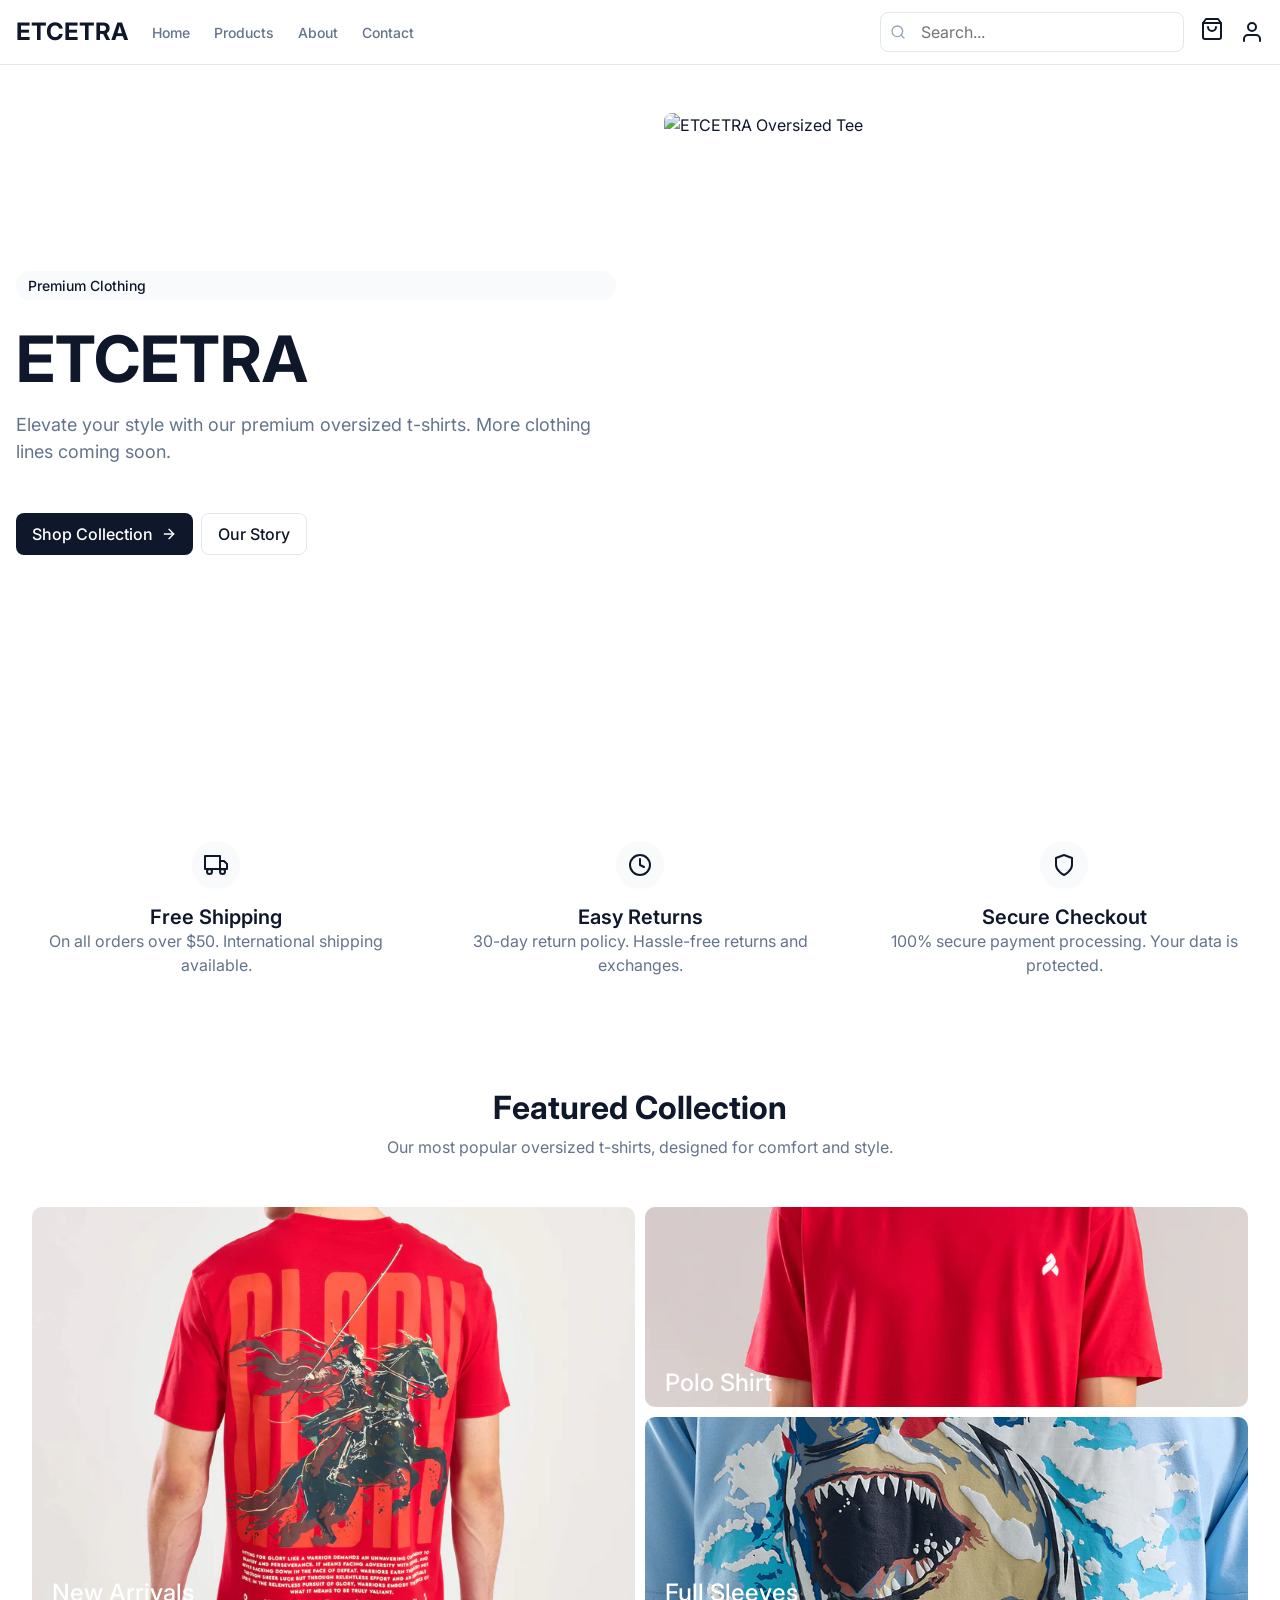
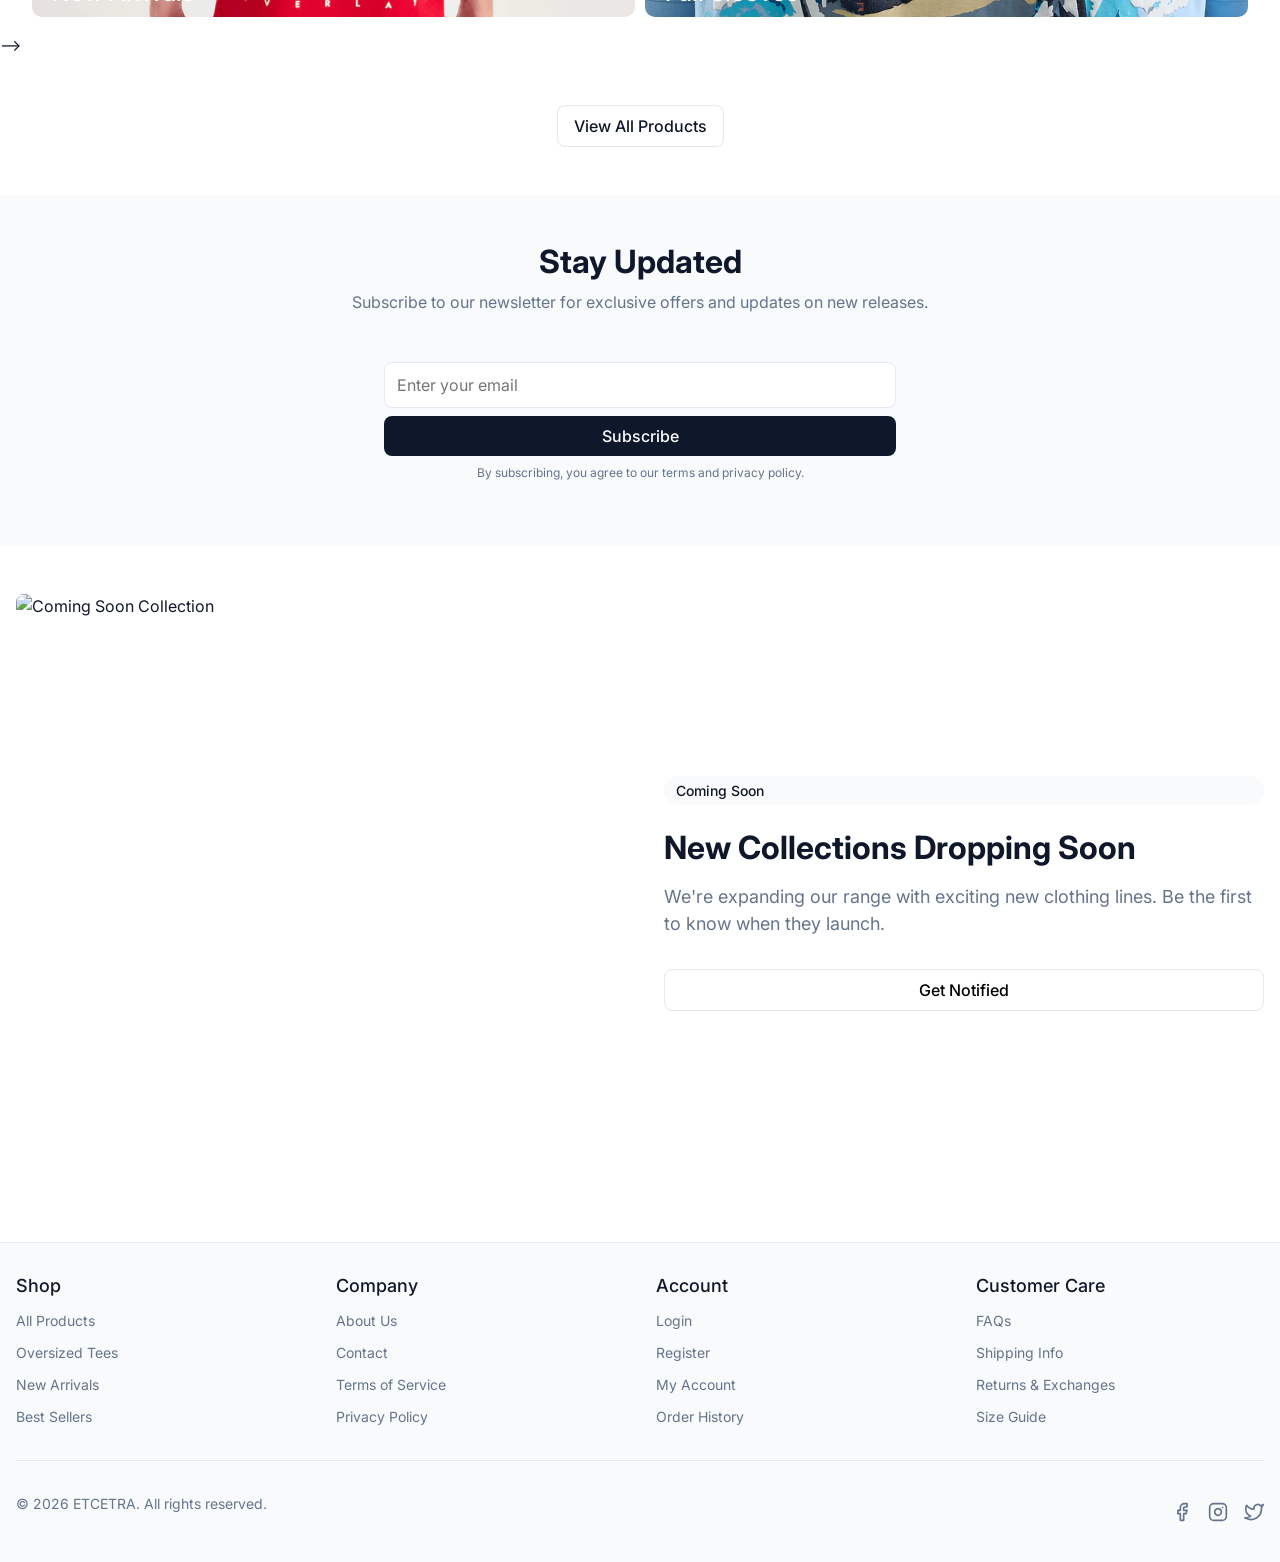
==== commit d8d56ffa: "ass" ====
--- a/src/frontends/index.html
+++ b/src/frontends/index.html
@@ -43,22 +43,6 @@
             </div>
           </div>
           <div class="header-actions">
-            <button class="theme-toggle" id="themeToggle" aria-label="Toggle theme">
-              <svg xmlns="http://www.w3.org/2000/svg" width="20" height="20" viewBox="0 0 24 24" fill="none" stroke="currentColor" stroke-width="2" stroke-linecap="round" stroke-linejoin="round" class="sun-icon">
-                <circle cx="12" cy="12" r="5"></circle>
-                <line x1="12" y1="1" x2="12" y2="3"></line>
-                <line x1="12" y1="21" x2="12" y2="23"></line>
-                <line x1="4.22" y1="4.22" x2="5.64" y2="5.64"></line>
-                <line x1="18.36" y1="18.36" x2="19.78" y2="19.78"></line>
-                <line x1="1" y1="12" x2="3" y2="12"></line>
-                <line x1="21" y1="12" x2="23" y2="12"></line>
-                <line x1="4.22" y1="19.78" x2="5.64" y2="18.36"></line>
-                <line x1="18.36" y1="5.64" x2="19.78" y2="4.22"></line>
-              </svg>
-              <svg xmlns="http://www.w3.org/2000/svg" width="20" height="20" viewBox="0 0 24 24" fill="none" stroke="currentColor" stroke-width="2" stroke-linecap="round" stroke-linejoin="round" class="moon-icon">
-                <path d="M21 12.79A9 9 0 1 1 11.21 3 7 7 0 0 0 21 12.79z"></path>
-              </svg>
-            </button>
             <a href="cart.html" class="icon-btn cart-icon" aria-label="Cart">
               <svg xmlns="http://www.w3.org/2000/svg" width="24" height="24" viewBox="0 0 24 24" fill="none" stroke="currentColor" stroke-width="2" stroke-linecap="round" stroke-linejoin="round">
                 <path d="M6 2L3 6v14a2 2 0 0 0 2 2h14a2 2 0 0 0 2-2V6l-3-4z"></path>
--- a/src/frontends/styles.css
+++ b/src/frontends/styles.css
@@ -897,6 +897,8 @@
 .products-actions {
   display: flex;
   flex-direction: column;
+  align-items: center;
+  justify-content: center;
   gap: 1rem;
   width: 100%;
 }
